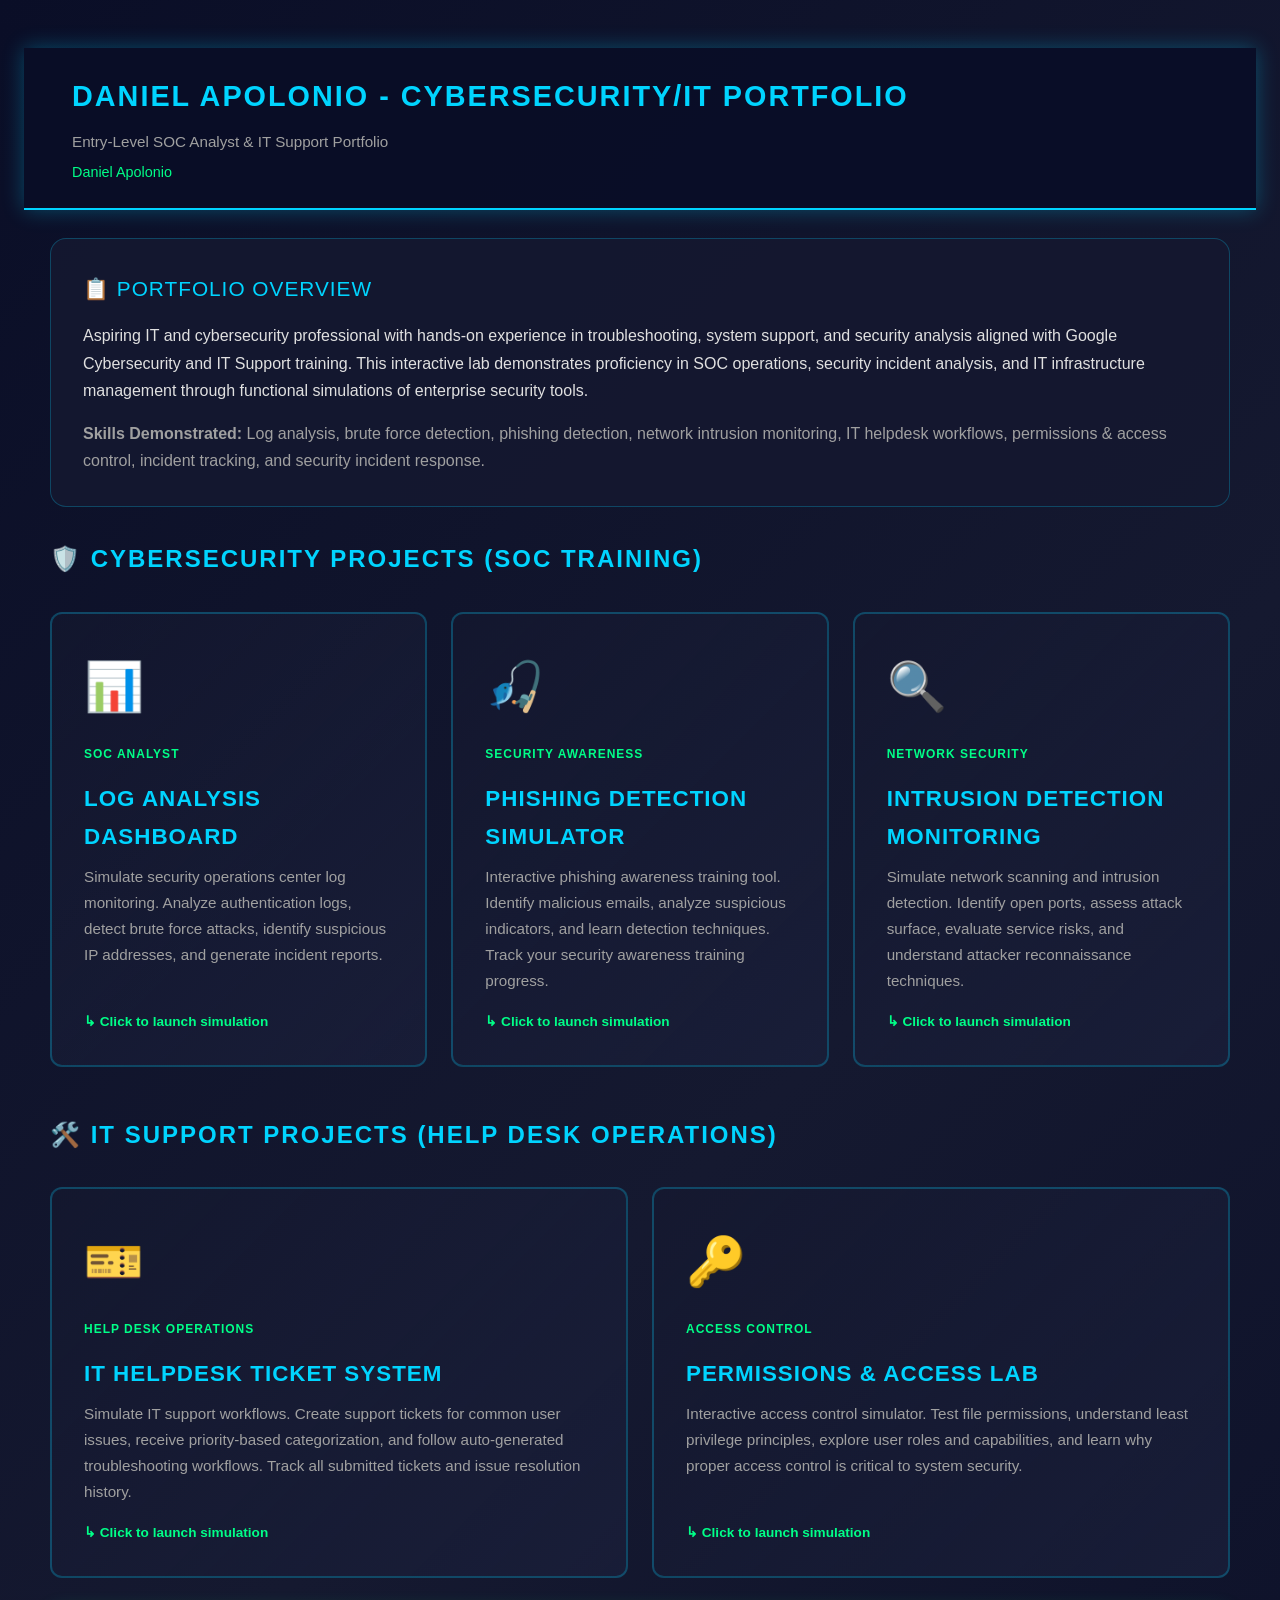
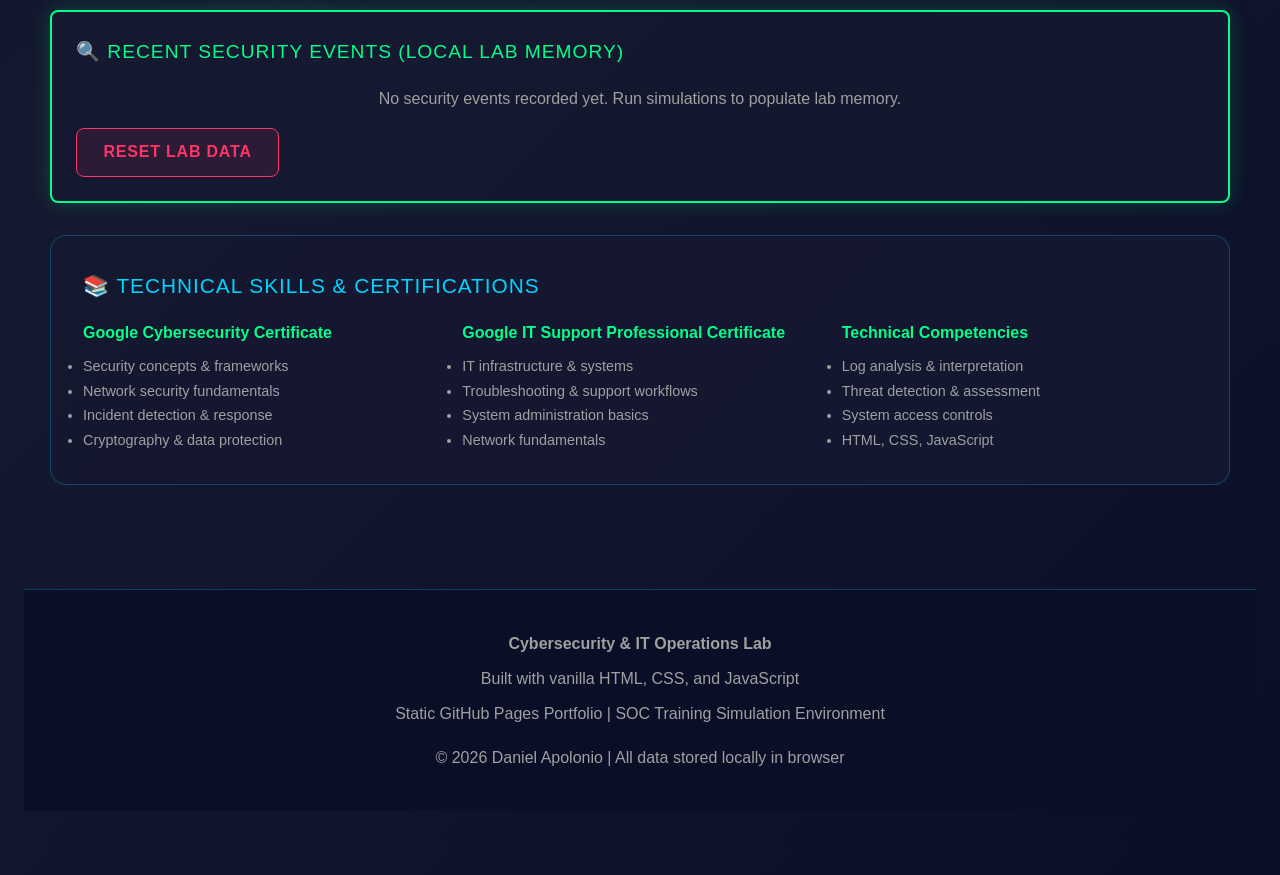
==== index.html @ f078d2e0 "Initial portfolio site build" ====
<!DOCTYPE html>
<html lang="en">
<head>
  <meta charset="UTF-8">
  <meta name="viewport" content="width=device-width, initial-scale=1.0">
  <title>Daniel Apolonio - Cybersecurity/IT Portfolio</title>
  <link rel="stylesheet" href="style.css">
</head>
<body>
  <!-- HEADER -->
  <header>
    <div class="header-container">
      <div class="header-title">Daniel Apolonio - Cybersecurity/IT Portfolio</div>
      <div class="header-subtitle">Entry-Level SOC Analyst & IT Support Portfolio</div>
      <div class="header-author">Daniel Apolonio</div>
    </div>
  </header>

  <!-- MAIN CONTENT -->
  <div class="container">
    <!-- SUMMARY SECTION -->
    <div class="card">
      <div class="card-title">📋 Portfolio Overview</div>
      <p>
        Aspiring IT and cybersecurity professional with hands-on experience in troubleshooting, system support, and security analysis aligned with Google Cybersecurity and IT Support training. This interactive lab demonstrates proficiency in SOC operations, security incident analysis, and IT infrastructure management through functional simulations of enterprise security tools.
      </p>
      <p style="margin-top: 1rem; color: var(--text-secondary);">
        <strong>Skills Demonstrated:</strong> Log analysis, brute force detection, phishing detection, network intrusion monitoring, IT helpdesk workflows, permissions & access control, incident tracking, and security incident response.
      </p>
    </div>

    <!-- CYBERSECURITY SECTION -->
    <div style="margin-top: 2rem;">
      <h2 style="font-size: 1.5rem; color: var(--accent-blue); margin-bottom: 1.5rem; text-transform: uppercase; letter-spacing: 2px;">
        🛡️ Cybersecurity Projects (SOC Training)
      </h2>

      <div class="grid grid-3">
        <!-- SOC Log Analysis -->
        <a href="projects/soc-log-analysis.html" class="project-card">
          <div>
            <div class="project-card-icon">📊</div>
            <div class="project-card-category">SOC Analyst</div>
            <div class="project-card-title">Log Analysis Dashboard</div>
            <div class="project-card-description">
              Simulate security operations center log monitoring. Analyze authentication logs, detect brute force attacks, identify suspicious IP addresses, and generate incident reports.
            </div>
          </div>
          <div style="color: var(--accent-green); font-size: 0.85rem; font-weight: 600;">
            ↳ Click to launch simulation
          </div>
        </a>

        <!-- Phishing Detection -->
        <a href="projects/phishing-detection.html" class="project-card">
          <div>
            <div class="project-card-icon">🎣</div>
            <div class="project-card-category">Security Awareness</div>
            <div class="project-card-title">Phishing Detection Simulator</div>
            <div class="project-card-description">
              Interactive phishing awareness training tool. Identify malicious emails, analyze suspicious indicators, and learn detection techniques. Track your security awareness training progress.
            </div>
          </div>
          <div style="color: var(--accent-green); font-size: 0.85rem; font-weight: 600;">
            ↳ Click to launch simulation
          </div>
        </a>

        <!-- Network Intrusion -->
        <a href="projects/network-intrusion.html" class="project-card">
          <div>
            <div class="project-card-icon">🔍</div>
            <div class="project-card-category">Network Security</div>
            <div class="project-card-title">Intrusion Detection Monitoring</div>
            <div class="project-card-description">
              Simulate network scanning and intrusion detection. Identify open ports, assess attack surface, evaluate service risks, and understand attacker reconnaissance techniques.
            </div>
          </div>
          <div style="color: var(--accent-green); font-size: 0.85rem; font-weight: 600;">
            ↳ Click to launch simulation
          </div>
        </a>
      </div>
    </div>

    <!-- IT SUPPORT SECTION -->
    <div style="margin-top: 3rem;">
      <h2 style="font-size: 1.5rem; color: var(--accent-blue); margin-bottom: 1.5rem; text-transform: uppercase; letter-spacing: 2px;">
        🛠️ IT Support Projects (Help Desk Operations)
      </h2>

      <div class="grid grid-2" style="grid-template-columns: repeat(auto-fit, minmax(380px, 1fr));">
        <!-- IT Helpdesk -->
        <a href="projects/it-helpdesk.html" class="project-card">
          <div>
            <div class="project-card-icon">🎫</div>
            <div class="project-card-category">Help Desk Operations</div>
            <div class="project-card-title">IT Helpdesk Ticket System</div>
            <div class="project-card-description">
              Simulate IT support workflows. Create support tickets for common user issues, receive priority-based categorization, and follow auto-generated troubleshooting workflows. Track all submitted tickets and issue resolution history.
            </div>
          </div>
          <div style="color: var(--accent-green); font-size: 0.85rem; font-weight: 600;">
            ↳ Click to launch simulation
          </div>
        </a>

        <!-- Permissions Lab -->
        <a href="projects/permissions-lab.html" class="project-card">
          <div>
            <div class="project-card-icon">🔑</div>
            <div class="project-card-category">Access Control</div>
            <div class="project-card-title">Permissions & Access Lab</div>
            <div class="project-card-description">
              Interactive access control simulator. Test file permissions, understand least privilege principles, explore user roles and capabilities, and learn why proper access control is critical to system security.
            </div>
          </div>
          <div style="color: var(--accent-green); font-size: 0.85rem; font-weight: 600;">
            ↳ Click to launch simulation
          </div>
        </a>
      </div>
    </div>

    <!-- MEMORY PANEL -->
    <div id="memory-panel"></div>

    <!-- SKILLS SUMMARY -->
    <div style="margin-top: 2rem;">
      <div class="card">
        <div class="card-title">📚 Technical Skills & Certifications</div>
        <div style="display: grid; grid-template-columns: repeat(auto-fit, minmax(250px, 1fr)); gap: 1.5rem; margin-top: 1rem;">
          <div>
            <div style="color: var(--accent-green); font-weight: 600; margin-bottom: 0.5rem;">Google Cybersecurity Certificate</div>
            <ul style="color: var(--text-secondary); font-size: 0.9rem; list-position: inside;">
              <li>Security concepts & frameworks</li>
              <li>Network security fundamentals</li>
              <li>Incident detection & response</li>
              <li>Cryptography & data protection</li>
            </ul>
          </div>
          <div>
            <div style="color: var(--accent-green); font-weight: 600; margin-bottom: 0.5rem;">Google IT Support Professional Certificate</div>
            <ul style="color: var(--text-secondary); font-size: 0.9rem; list-position: inside;">
              <li>IT infrastructure & systems</li>
              <li>Troubleshooting & support workflows</li>
              <li>System administration basics</li>
              <li>Network fundamentals</li>
            </ul>
          </div>
          <div>
            <div style="color: var(--accent-green); font-weight: 600; margin-bottom: 0.5rem;">Technical Competencies</div>
            <ul style="color: var(--text-secondary); font-size: 0.9rem; list-position: inside;">
              <li>Log analysis & interpretation</li>
              <li>Threat detection & assessment</li>
              <li>System access controls</li>
              <li>HTML, CSS, JavaScript</li>
            </ul>
          </div>
        </div>
      </div>
    </div>

  </div>

  <!-- FOOTER -->
  <footer>
    <p><strong>Cybersecurity & IT Operations Lab</strong></p>
    <p>Built with vanilla HTML, CSS, and JavaScript</p>
    <p>Static GitHub Pages Portfolio | SOC Training Simulation Environment</p>
    <p style="margin-top: 1rem; color: var(--text-secondary);">© 2026 Daniel Apolonio | All data stored locally in browser</p>
  </footer>

  <script src="script.js"></script>
</body>
</html>
---- style.css ----
/* ===================================
   SOC DASHBOARD PROFESSIONAL THEME
   =================================== */

:root {
  --bg-primary: #0a0e27;
  --bg-secondary: #151930;
  --bg-tertiary: #1a1f3a;
  --accent-blue: #00d4ff;
  --accent-green: #00ff88;
  --accent-red: #ff3366;
  --accent-yellow: #ffd700;
  --text-primary: #e0e0e0;
  --text-secondary: #a0a0a0;
  --border-color: #00d4ff40;
  --shadow-glow: 0 0 20px rgba(0, 212, 255, 0.3);
}

* {
  margin: 0;
  padding: 0;
  box-sizing: border-box;
}

html {
  font-size: 16px;
}

html, body {
  width: 100%;
  min-height: 100%;
  background: linear-gradient(135deg, #0a0e27 0%, #151930 50%, #0a0e27 100%);
  color: var(--text-primary);
  font-family: -apple-system, BlinkMacSystemFont, 'Segoe UI', Roboto, 'Helvetica Neue', Arial, sans-serif;
  line-height: 1.7;
  padding: 1.5rem 0 2rem;
}

/* ===== HEADER ===== */
header {
  background: rgba(10, 14, 39, 0.98);
  border-bottom: 2px solid var(--accent-blue);
  padding: 1.5rem 1.5rem;
  box-shadow: var(--shadow-glow);
  position: sticky;
  top: 0;
  z-index: 100;
}

.header-container {
  max-width: 1180px;
  width: min(1180px, calc(100% - 3rem));
  margin: 0 auto;
}

.header-title {
  font-size: 1.8rem;
  font-weight: 700;
  color: var(--accent-blue);
  margin-bottom: 0.5rem;
  text-transform: uppercase;
  letter-spacing: 2px;
}

.header-subtitle {
  font-size: 0.95rem;
  color: var(--text-secondary);
  margin-bottom: 0.3rem;
}

.header-author {
  font-size: 0.9rem;
  color: var(--accent-green);
  font-weight: 500;
}

/* ===== MAIN CONTAINER ===== */
.container {
  max-width: 1180px;
  width: min(1180px, calc(100% - 3rem));
  margin: 0 auto;
  padding: 1.75rem 0;
}

/* Add page margin padding around the content so it feels less zoomed in */
body {
  padding-left: 1.5rem;
  padding-right: 1.5rem;
}

/* ===== CARDS ===== */
.card {
  background: rgba(21, 25, 48, 0.88);
  border: 1px solid var(--border-color);
  border-radius: 16px;
  padding: 2rem;
  margin-bottom: 1.75rem;
  transition: all 0.3s ease;
}

.card:hover {
  background: rgba(21, 25, 48, 1);
  border-color: var(--accent-blue);
  box-shadow: var(--shadow-glow);
  transform: translateY(-2px);
}

.card-title {
  font-size: 1.3rem;
  color: var(--accent-blue);
  margin-bottom: 1rem;
  text-transform: uppercase;
  letter-spacing: 1px;
  display: flex;
  align-items: center;
  gap: 0.5rem;
}

.card-icon {
  font-size: 1.5rem;
}

/* ===== GRID LAYOUT ===== */
.grid {
  display: grid;
  gap: 1.5rem;
  margin: 2rem 0;
}

.grid-2 {
  grid-template-columns: repeat(auto-fit, minmax(300px, 1fr));
}

.grid-3 {
  grid-template-columns: repeat(auto-fit, minmax(350px, 1fr));
}

@media (max-width: 1024px) {
  .grid-3 {
    grid-template-columns: repeat(auto-fit, minmax(280px, 1fr));
  }
}

@media (max-width: 768px) {
  .grid-2, .grid-3 {
    grid-template-columns: 1fr;
  }
}

/* ===== PROJECT CARDS ===== */
.project-card {
  background: linear-gradient(135deg, rgba(21, 25, 48, 0.6) 0%, rgba(26, 31, 58, 0.8) 100%);
  border: 2px solid var(--border-color);
  border-radius: 12px;
  padding: 2rem;
  cursor: pointer;
  transition: all 0.3s ease;
  text-decoration: none;
  color: inherit;
  display: flex;
  flex-direction: column;
  justify-content: space-between;
  min-height: 250px;
}

.project-card:hover {
  background: linear-gradient(135deg, rgba(21, 25, 48, 1) 0%, rgba(0, 212, 255, 0.1) 100%);
  border-color: var(--accent-blue);
  box-shadow: 
    0 0 30px rgba(0, 212, 255, 0.4),
    inset 0 0 20px rgba(0, 212, 255, 0.05);
  transform: translateY(-5px);
}

.project-card-icon {
  font-size: 3rem;
  margin-bottom: 1rem;
}

.project-card-title {
  font-size: 1.4rem;
  font-weight: 700;
  color: var(--accent-blue);
  margin-bottom: 0.5rem;
  text-transform: uppercase;
  letter-spacing: 1px;
}

.project-card-category {
  font-size: 0.75rem;
  color: var(--accent-green);
  text-transform: uppercase;
  letter-spacing: 1px;
  margin-bottom: 1rem;
  font-weight: 600;
}

.project-card-description {
  font-size: 0.95rem;
  color: var(--text-secondary);
  flex-grow: 1;
  margin-bottom: 1rem;
}

/* ===== BUTTONS ===== */
button, .btn, a.btn {
  background: rgba(0, 212, 255, 0.12);
  border: 1px solid var(--accent-blue);
  color: var(--accent-blue);
  padding: 0.9rem 1.65rem;
  border-radius: 8px;
  cursor: pointer;
  font-size: 1rem;
  font-weight: 700;
  text-transform: uppercase;
  letter-spacing: 0.8px;
  transition: all 0.25s ease;
  text-decoration: none;
  display: inline-block;
}

button:hover, .btn:hover, a.btn:hover {
  background: rgba(0, 212, 255, 0.2);
  box-shadow: 0 0 15px rgba(0, 212, 255, 0.5);
  transform: translateY(-2px);
}

button:active, .btn:active, a.btn:active {
  transform: translateY(0);
}

button.btn-secondary {
  border-color: var(--accent-green);
  color: var(--accent-green);
  background: rgba(0, 255, 136, 0.1);
}

button.btn-secondary:hover {
  background: rgba(0, 255, 136, 0.2);
  box-shadow: 0 0 15px rgba(0, 255, 136, 0.5);
}

button.btn-danger {
  border-color: var(--accent-red);
  color: var(--accent-red);
  background: rgba(255, 51, 102, 0.1);
}

button.btn-danger:hover {
  background: rgba(255, 51, 102, 0.2);
  box-shadow: 0 0 15px rgba(255, 51, 102, 0.5);
}

/* ===== INPUTS ===== */
input, textarea, select {
  background: rgba(10, 14, 39, 0.8);
  border: 1px solid var(--border-color);
  color: var(--text-primary);
  padding: 0.75rem;
  border-radius: 6px;
  font-family: inherit;
  font-size: 0.95rem;
  transition: all 0.3s ease;
  width: 100%;
  margin-bottom: 1rem;
}

input:focus, textarea:focus, select:focus {
  outline: none;
  border-color: var(--accent-blue);
  box-shadow: 0 0 10px rgba(0, 212, 255, 0.3);
  background: rgba(10, 14, 39, 1);
}

/* ===== ALERTS ===== */
.alert {
  padding: 1rem;
  border-radius: 6px;
  margin-bottom: 1rem;
  border-left: 4px solid;
}

.alert-info {
  background: rgba(0, 212, 255, 0.1);
  border-color: var(--accent-blue);
  color: var(--accent-blue);
}

.alert-success {
  background: rgba(0, 255, 136, 0.1);
  border-color: var(--accent-green);
  color: var(--accent-green);
}

.alert-warning {
  background: rgba(255, 215, 0, 0.1);
  border-color: var(--accent-yellow);
  color: var(--accent-yellow);
}

.alert-danger {
  background: rgba(255, 51, 102, 0.1);
  border-color: var(--accent-red);
  color: var(--accent-red);
}

/* ===== TABLES ===== */
table {
  width: 100%;
  border-collapse: collapse;
  margin: 1rem 0;
}

thead {
  background: rgba(0, 212, 255, 0.1);
  border-bottom: 2px solid var(--accent-blue);
}

th {
  padding: 1rem;
  text-align: left;
  color: var(--accent-blue);
  font-weight: 600;
  text-transform: uppercase;
  font-size: 0.85rem;
  letter-spacing: 1px;
}

td {
  padding: 0.75rem 1rem;
  border-bottom: 1px solid var(--border-color);
}

tbody tr {
  transition: all 0.2s ease;
}

tbody tr:hover {
  background: rgba(0, 212, 255, 0.05);
}

/* ===== STATUS INDICATORS ===== */
.status-badge {
  display: inline-block;
  padding: 0.4rem 0.8rem;
  border-radius: 4px;
  font-size: 0.8rem;
  font-weight: 600;
  text-transform: uppercase;
  letter-spacing: 0.5px;
}

.status-success {
  background: rgba(0, 255, 136, 0.2);
  color: var(--accent-green);
  border: 1px solid var(--accent-green);
}

.status-danger {
  background: rgba(255, 51, 102, 0.2);
  color: var(--accent-red);
  border: 1px solid var(--accent-red);
}

.status-warning {
  background: rgba(255, 215, 0, 0.2);
  color: var(--accent-yellow);
  border: 1px solid var(--accent-yellow);
}

.status-info {
  background: rgba(0, 212, 255, 0.2);
  color: var(--accent-blue);
  border: 1px solid var(--accent-blue);
}

/* ===== BACK BUTTON ===== */
.back-link {
  display: inline-flex;
  align-items: center;
  gap: 0.5rem;
  color: var(--accent-blue);
  text-decoration: none;
  margin-bottom: 2rem;
  font-weight: 600;
  transition: all 0.3s ease;
}

.back-link:hover {
  gap: 1rem;
  color: var(--accent-green);
}

/* ===== MEMORY PANEL ===== */
.memory-panel {
  background: rgba(21, 25, 48, 0.9);
  border: 2px solid var(--accent-green);
  border-radius: 8px;
  padding: 1.5rem;
  margin: 2rem 0;
  box-shadow: 0 0 20px rgba(0, 255, 136, 0.2);
}

.memory-title {
  font-size: 1.2rem;
  color: var(--accent-green);
  margin-bottom: 1rem;
  text-transform: uppercase;
  letter-spacing: 1px;
  display: flex;
  align-items: center;
  gap: 0.5rem;
}

.memory-content {
  max-height: 300px;
  overflow-y: auto;
  margin-bottom: 1rem;
}

.memory-entry {
  background: rgba(10, 14, 39, 0.5);
  border-left: 3px solid var(--accent-green);
  padding: 0.75rem;
  margin-bottom: 0.75rem;
  border-radius: 4px;
  font-size: 0.9rem;
}

.memory-entry-time {
  color: var(--text-secondary);
  font-size: 0.8rem;
}

/* ===== FOOTER ===== */
footer {
  background: rgba(10, 14, 39, 0.95);
  border-top: 1px solid var(--border-color);
  padding: 2rem;
  text-align: center;
  color: var(--text-secondary);
  margin-top: 3rem;
}

footer p {
  margin: 0.5rem 0;
}

footer a {
  color: var(--accent-blue);
  text-decoration: none;
  transition: color 0.3s ease;
}

footer a:hover {
  color: var(--accent-green);
}

/* ===== RESPONSIVE ===== */
@media (max-width: 1024px) {
  .container {
    width: min(100%, calc(100% - 2.5rem));
  }
}

@media (max-width: 768px) {
  .container {
    padding: 1rem 0;
  }

  header {
    padding: 1rem 1rem;
  }

  .header-title {
    font-size: 1.45rem;
  }

  .header-subtitle {
    font-size: 0.95rem;
  }

  .card {
    padding: 1.35rem;
  }

  .project-card {
    padding: 1.5rem;
    min-height: 220px;
  }

  .project-card-title {
    font-size: 1.2rem;
  }

  button, .btn, a.btn {
    padding: 0.8rem 1.2rem;
    font-size: 0.95rem;
  }
}

@media (max-width: 600px) {
  .header-title {
    font-size: 1.3rem;
  }

  .header-subtitle, .header-author {
    font-size: 0.88rem;
  }

  .card {
    padding: 1.15rem;
  }

  .project-card {
    padding: 1.2rem;
    min-height: auto;
  }

  .project-card-title {
    font-size: 1.12rem;
  }

  button, .btn, a.btn {
    padding: 0.75rem 1rem;
    font-size: 0.95rem;
  }

  .card-title {
    font-size: 1.2rem;
  }

  .project-card-description,
  .card p,
  .card li,
  .card td,
  .card th {
    font-size: 0.97rem;
  }
}

@media (max-width: 480px) {
  html {
    font-size: 15px;
  }

  .container {
    width: min(100%, calc(100% - 1.5rem));
  }

  header {
    padding: 0.95rem 0.95rem;
  }

  .header-title {
    font-size: 1.2rem;
  }

  .header-subtitle, .header-author {
    font-size: 0.82rem;
  }

  .card {
    padding: 1rem;
    margin-bottom: 1.25rem;
    border-radius: 12px;
  }

  .project-card {
    padding: 1rem;
  }

  .project-card-title {
    font-size: 1.05rem;
  }

  button, .btn, a.btn {
    width: 100%;
    text-align: center;
    padding: 0.75rem 1rem;
    font-size: 0.95rem;
  }

  table {
    font-size: 0.9rem;
  }

  th, td {
    padding: 0.6rem 0.75rem;
  }

  .back-link {
    font-size: 0.95rem;
    gap: 0.4rem;
  }
}

/* ===== SCROLLBAR STYLING ===== */
::-webkit-scrollbar {
  width: 8px;
}

::-webkit-scrollbar-track {
  background: rgba(10, 14, 39, 0.5);
}

::-webkit-scrollbar-thumb {
  background: var(--accent-blue);
  border-radius: 4px;
}

::-webkit-scrollbar-thumb:hover {
  background: var(--accent-green);
}

/* ===== ANIMATIONS ===== */
@keyframes glow-pulse {
  0%, 100% {
    box-shadow: 0 0 20px rgba(0, 212, 255, 0.3);
  }
  50% {
    box-shadow: 0 0 30px rgba(0, 212, 255, 0.6);
  }
}

.glow-pulse {
  animation: glow-pulse 2s ease-in-out infinite;
}

@keyframes slide-in {
  from {
    opacity: 0;
    transform: translateX(-20px);
  }
  to {
    opacity: 1;
    transform: translateX(0);
  }
}

.slide-in {
  animation: slide-in 0.5s ease-out;
}

/* ===== LOADING STATE ===== */
.loading {
  opacity: 0.6;
  pointer-events: none;
}

.spinner {
  border: 2px solid var(--border-color);
  border-top: 2px solid var(--accent-blue);
  border-radius: 50%;
  width: 20px;
  height: 20px;
  animation: spin 0.8s linear infinite;
  display: inline-block;
}

@keyframes spin {
  to { transform: rotate(360deg); }
}
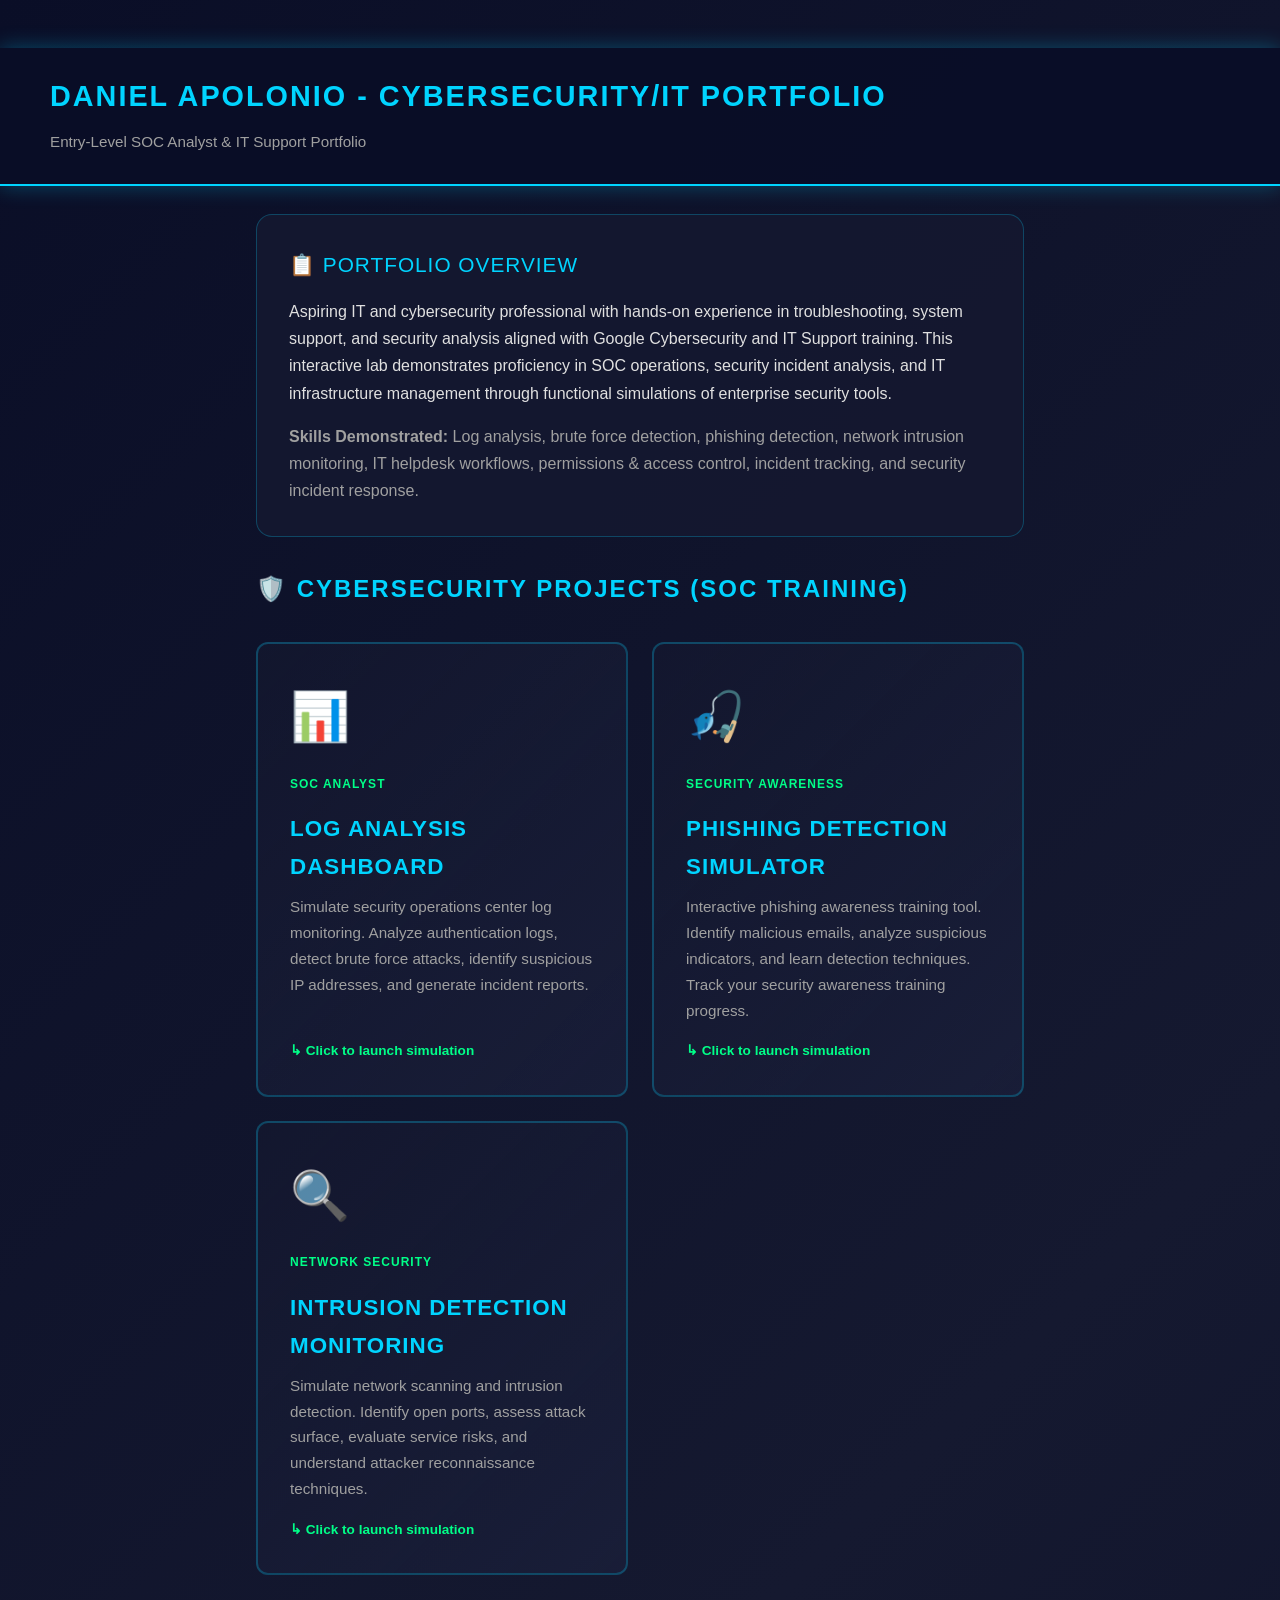
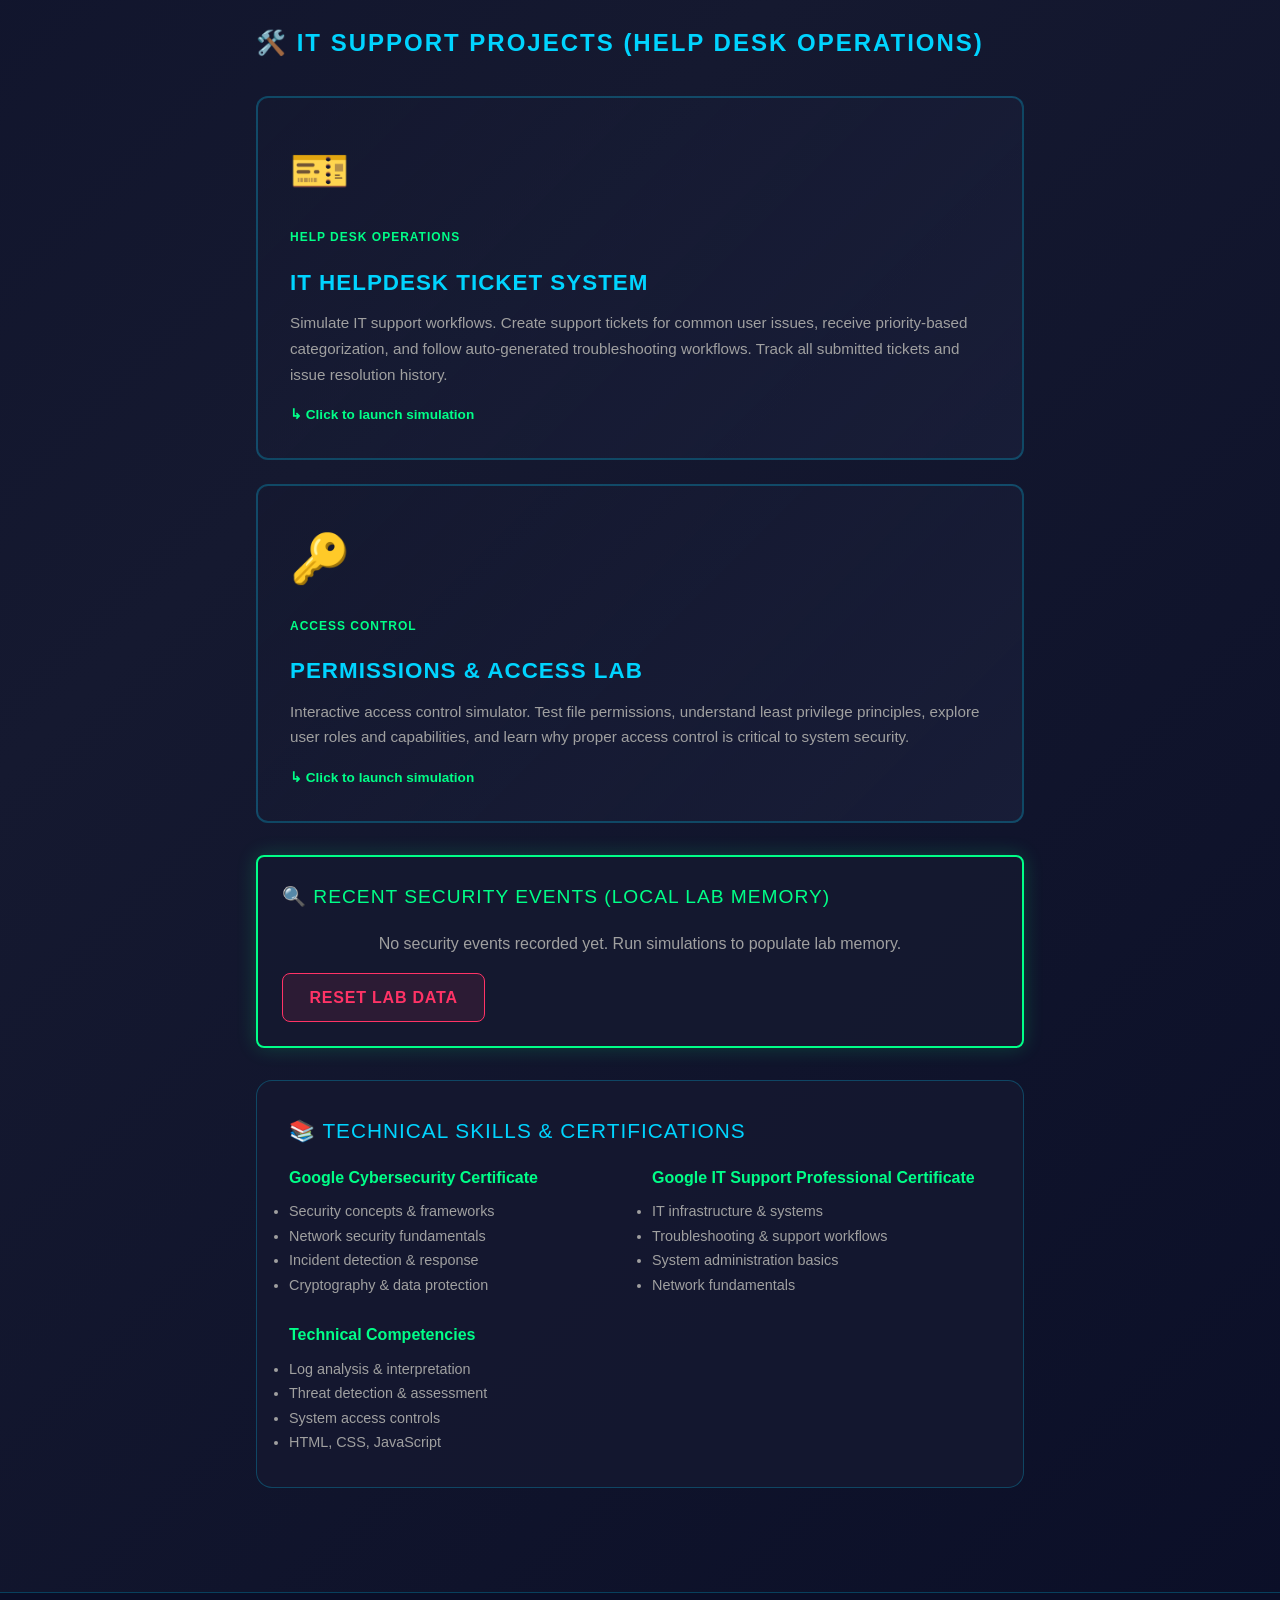
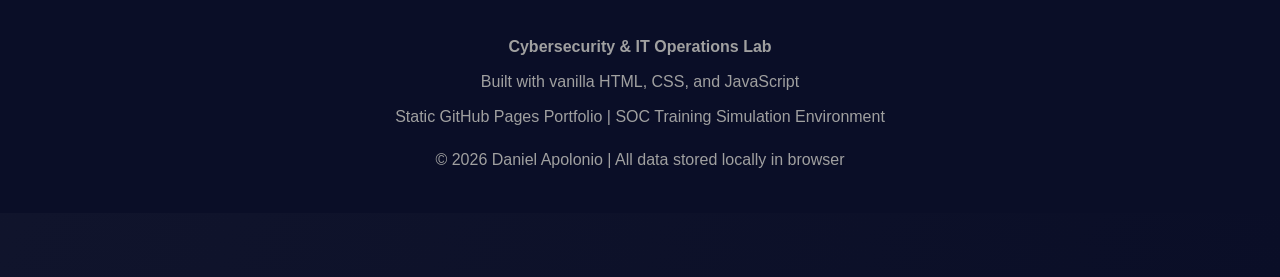
==== commit 87d52853: "Layout: increase side gutters (zoomed-out feel) and remove duplicate header name" ====
--- a/index.html
+++ b/index.html
@@ -12,7 +12,6 @@
     <div class="header-container">
       <div class="header-title">Daniel Apolonio - Cybersecurity/IT Portfolio</div>
       <div class="header-subtitle">Entry-Level SOC Analyst & IT Support Portfolio</div>
-      <div class="header-author">Daniel Apolonio</div>
     </div>
   </header>
 
--- a/style.css
+++ b/style.css
@@ -76,16 +76,11 @@
 
 /* ===== MAIN CONTAINER ===== */
 .container {
+  /* narrow the content column and leave large visible side gutters to simulate a "zoomed-out" view */
   max-width: 1180px;
-  width: min(1180px, calc(100% - 3rem));
+  width: min(980px, calc(100% - 40vw));
   margin: 0 auto;
   padding: 1.75rem 0;
-}
-
-/* Add page margin padding around the content so it feels less zoomed in */
-body {
-  padding-left: 1.5rem;
-  padding-right: 1.5rem;
 }
 
 /* ===== CARDS ===== */
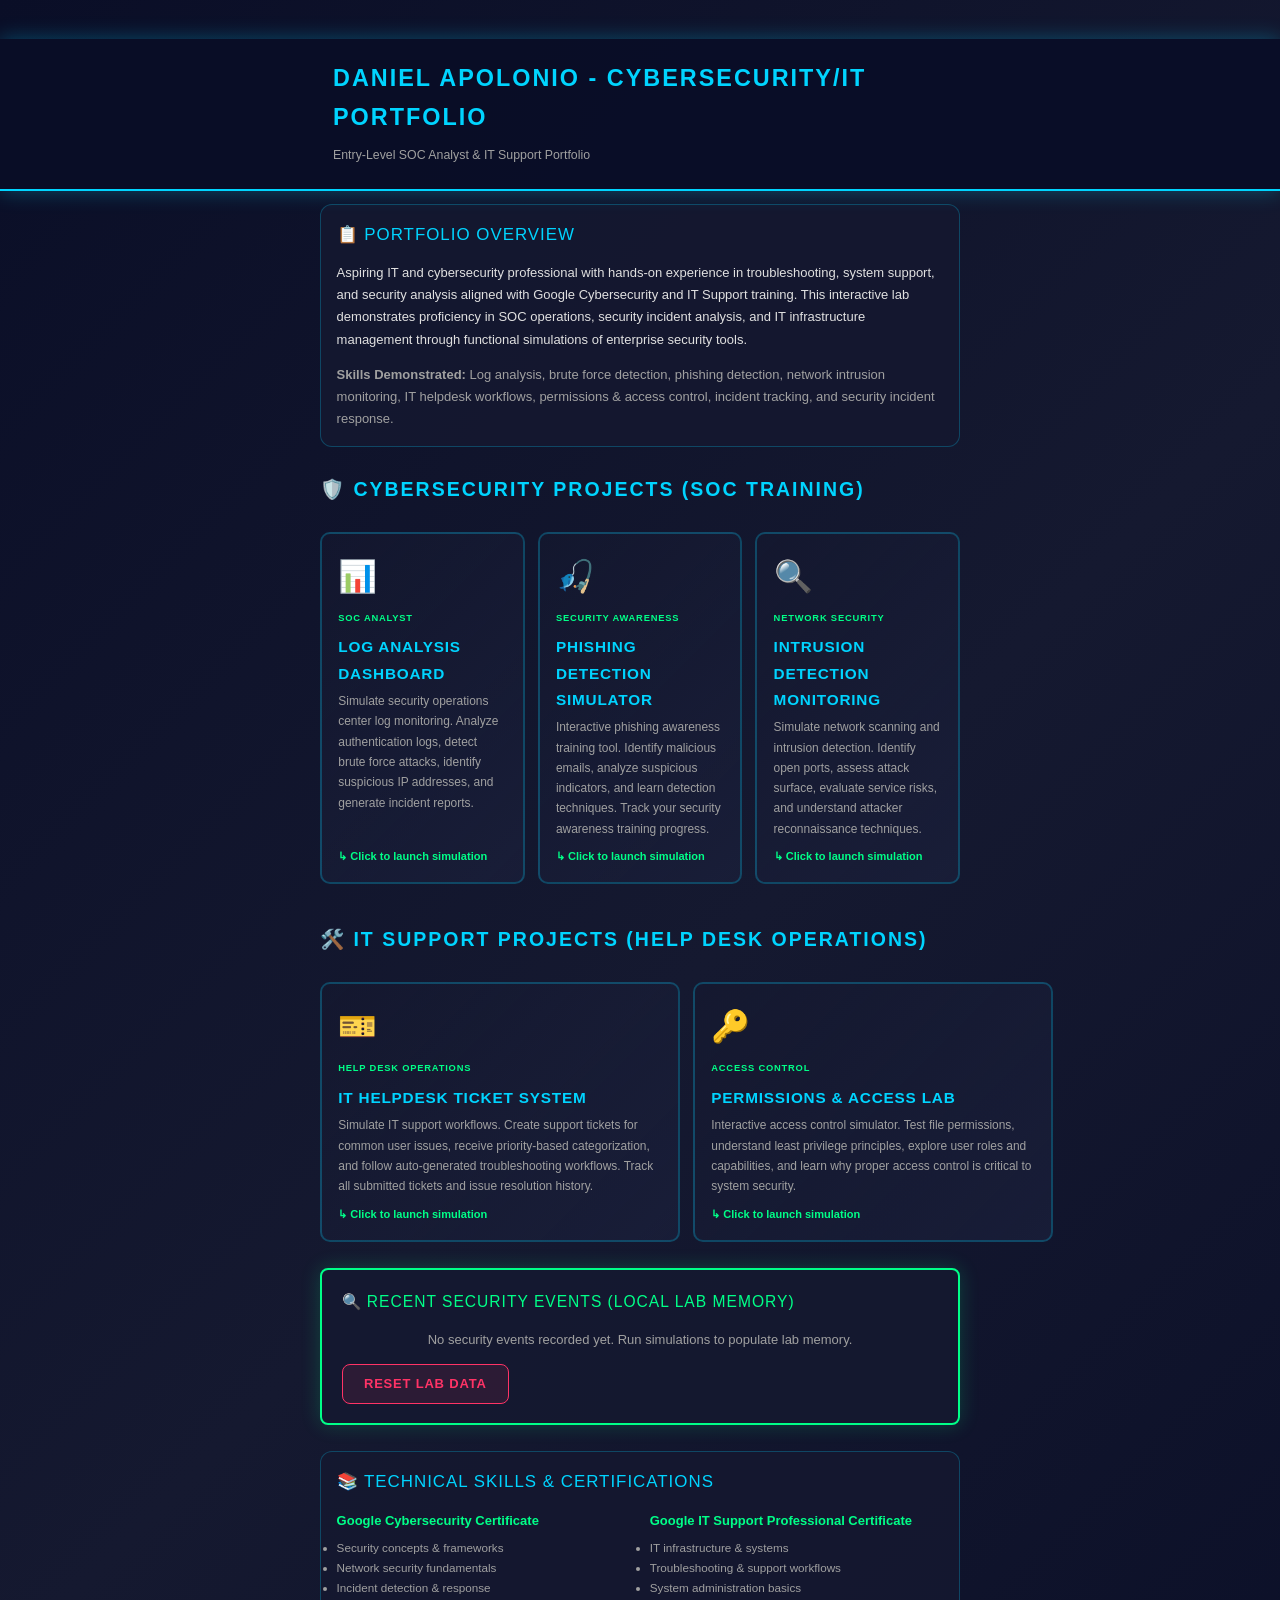
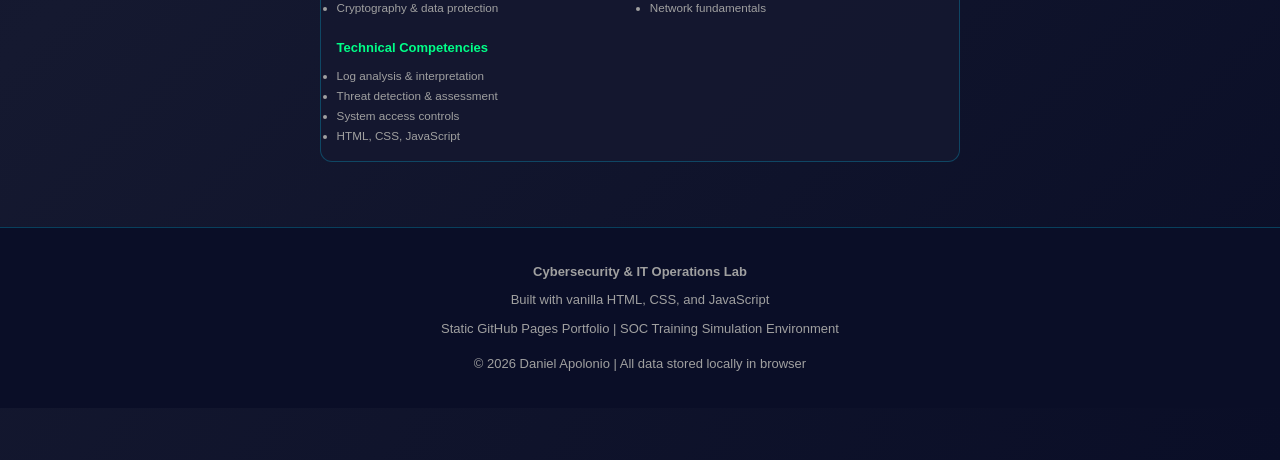
==== commit bc48df43: "Integrations panel: add UI and auto-update when Splunk/CrowdStrike/ServiceNow actions occur; arrange" ====
--- a/index.html
+++ b/index.html
@@ -34,7 +34,7 @@
         🛡️ Cybersecurity Projects (SOC Training)
       </h2>
 
-      <div class="grid grid-3">
+      <div class="grid grid-cyber">
         <!-- SOC Log Analysis -->
         <a href="projects/soc-log-analysis.html" class="project-card">
           <div>
@@ -88,7 +88,7 @@
         🛠️ IT Support Projects (Help Desk Operations)
       </h2>
 
-      <div class="grid grid-2" style="grid-template-columns: repeat(auto-fit, minmax(380px, 1fr));">
+      <div class="grid grid-it">
         <!-- IT Helpdesk -->
         <a href="projects/it-helpdesk.html" class="project-card">
           <div>
@@ -123,6 +123,12 @@
 
     <!-- MEMORY PANEL -->
     <div id="memory-panel"></div>
+
+    <!-- INTEGRATIONS PANEL -->
+    <div id="integrations-panel" class="card" style="margin-top: 1.5rem; display: none;">
+      <div class="card-title">🔗 Integrations Activity</div>
+      <div id="integrations-content" style="color: var(--text-secondary);"></div>
+    </div>
 
     <!-- SKILLS SUMMARY -->
     <div style="margin-top: 2rem;">
--- a/style.css
+++ b/style.css
@@ -23,7 +23,8 @@
 }
 
 html {
-  font-size: 16px;
+  /* smaller base font to simulate a more zoomed-out view */
+  font-size: 13px;
 }
 
 html, body {
@@ -48,9 +49,10 @@
 }
 
 .header-container {
-  max-width: 1180px;
-  width: min(1180px, calc(100% - 3rem));
+  max-width: 1200px;
+  width: min(1200px, 50vw);
   margin: 0 auto;
+  padding: 0 1rem;
 }
 
 .header-title {
@@ -76,21 +78,22 @@
 
 /* ===== MAIN CONTAINER ===== */
 .container {
-  /* narrow the content column and leave large visible side gutters to simulate a "zoomed-out" view */
-  max-width: 1180px;
-  width: min(980px, calc(100% - 40vw));
+  /* Centered content occupying ~60% of viewport width to create large side margins */
+  max-width: 1200px;
+  width: min(1200px, 50vw);
   margin: 0 auto;
-  padding: 1.75rem 0;
+  padding: 1rem 0;
+  box-shadow: none;
 }
 
 /* ===== CARDS ===== */
 .card {
   background: rgba(21, 25, 48, 0.88);
   border: 1px solid var(--border-color);
-  border-radius: 16px;
-  padding: 2rem;
-  margin-bottom: 1.75rem;
-  transition: all 0.3s ease;
+  border-radius: 12px;
+  padding: 1.2rem;
+  margin-bottom: 1rem;
+  transition: all 0.18s ease;
 }
 
 .card:hover {
@@ -142,20 +145,31 @@
   }
 }
 
+/* Cyber/IT specific grids */
+.grid-cyber {
+  grid-template-columns: repeat(3, minmax(200px, 1fr));
+  gap: 1rem;
+}
+
+.grid-it {
+  grid-template-columns: repeat(2, minmax(360px, 1fr));
+  gap: 1rem;
+}
+
 /* ===== PROJECT CARDS ===== */
 .project-card {
   background: linear-gradient(135deg, rgba(21, 25, 48, 0.6) 0%, rgba(26, 31, 58, 0.8) 100%);
   border: 2px solid var(--border-color);
-  border-radius: 12px;
-  padding: 2rem;
+  border-radius: 10px;
+  padding: 1.25rem;
   cursor: pointer;
-  transition: all 0.3s ease;
+  transition: all 0.22s ease;
   text-decoration: none;
   color: inherit;
   display: flex;
   flex-direction: column;
   justify-content: space-between;
-  min-height: 250px;
+  min-height: 180px;
 }
 
 .project-card:hover {
@@ -168,33 +182,33 @@
 }
 
 .project-card-icon {
-  font-size: 3rem;
-  margin-bottom: 1rem;
+  font-size: 2.4rem;
+  margin-bottom: 0.6rem;
 }
 
 .project-card-title {
-  font-size: 1.4rem;
+  font-size: 1.18rem;
   font-weight: 700;
   color: var(--accent-blue);
-  margin-bottom: 0.5rem;
+  margin-bottom: 0.35rem;
   text-transform: uppercase;
-  letter-spacing: 1px;
+  letter-spacing: 0.8px;
 }
 
 .project-card-category {
-  font-size: 0.75rem;
+  font-size: 0.72rem;
   color: var(--accent-green);
   text-transform: uppercase;
-  letter-spacing: 1px;
-  margin-bottom: 1rem;
+  letter-spacing: 0.8px;
+  margin-bottom: 0.6rem;
   font-weight: 600;
 }
 
 .project-card-description {
-  font-size: 0.95rem;
+  font-size: 0.92rem;
   color: var(--text-secondary);
   flex-grow: 1;
-  margin-bottom: 1rem;
+  margin-bottom: 0.6rem;
 }
 
 /* ===== BUTTONS ===== */
@@ -656,3 +670,60 @@
 @keyframes spin {
   to { transform: rotate(360deg); }
 }
+
+/* ===== INTEGRATION MODAL ===== */
+.integration-modal {
+  position: fixed;
+  inset: 0;
+  display: flex;
+  align-items: center;
+  justify-content: center;
+  background: rgba(0,0,0,0.6);
+  z-index: 2200;
+}
+
+.integration-modal .modal-box {
+  background: linear-gradient(180deg, rgba(10,14,39,0.95), rgba(21,25,48,0.98));
+  border: 1px solid var(--border-color);
+  padding: 1rem 1.25rem;
+  border-radius: 10px;
+  width: min(800px, 92%);
+  max-height: 80vh;
+  overflow: auto;
+  color: var(--text-primary);
+  box-shadow: 0 10px 40px rgba(0,0,0,0.6);
+}
+
+.integration-modal .modal-header {
+  display:flex;
+  align-items:center;
+  justify-content:space-between;
+  gap: 1rem;
+  margin-bottom: 0.5rem;
+}
+
+.integration-modal .modal-title {
+  color: var(--accent-blue);
+  font-weight: 700;
+  font-size: 1.05rem;
+}
+
+.integration-modal .modal-close {
+  background: transparent;
+  border: none;
+  color: var(--accent-green);
+  font-weight: 700;
+  cursor: pointer;
+}
+
+.integration-modal .modal-body {
+  color: var(--text-secondary);
+  font-size: 0.95rem;
+  line-height: 1.6;
+}
+
+@media (max-width: 768px) {
+  .grid-cyber, .grid-it {
+    grid-template-columns: 1fr;
+  }
+}
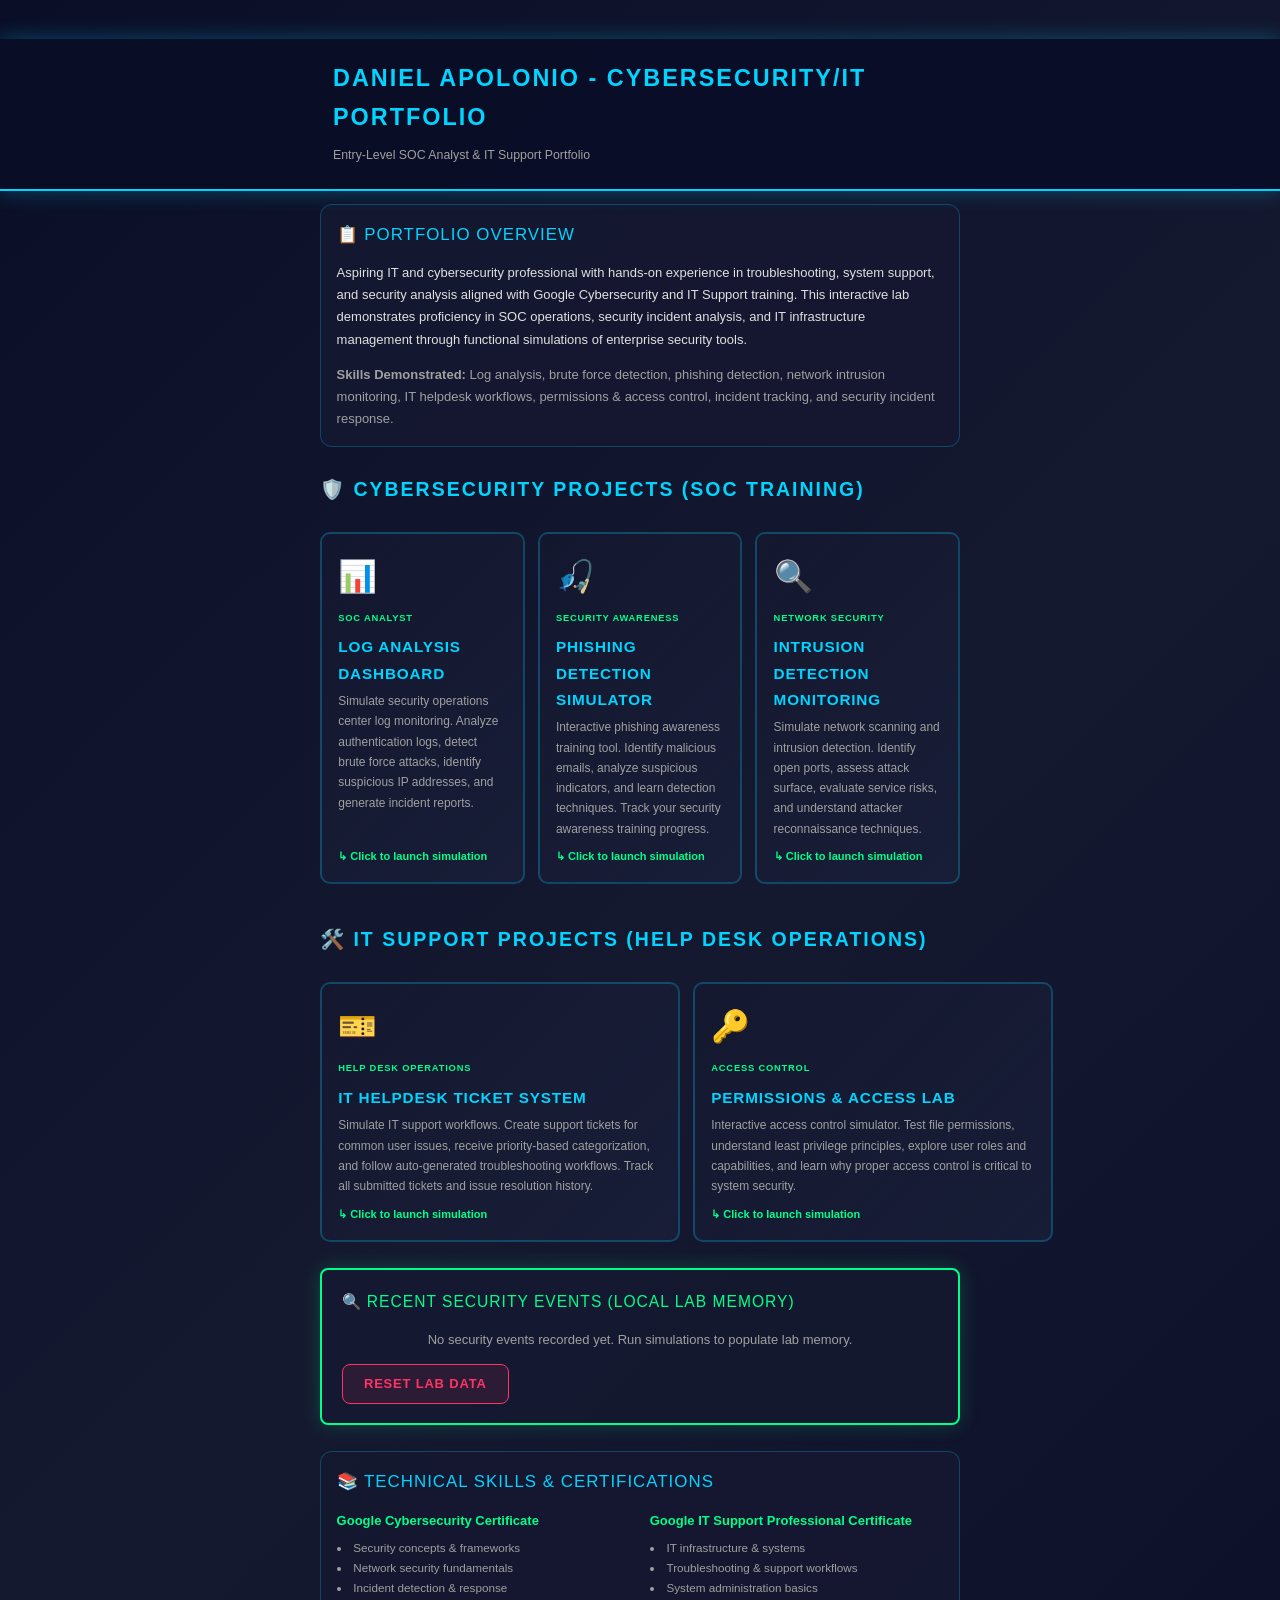
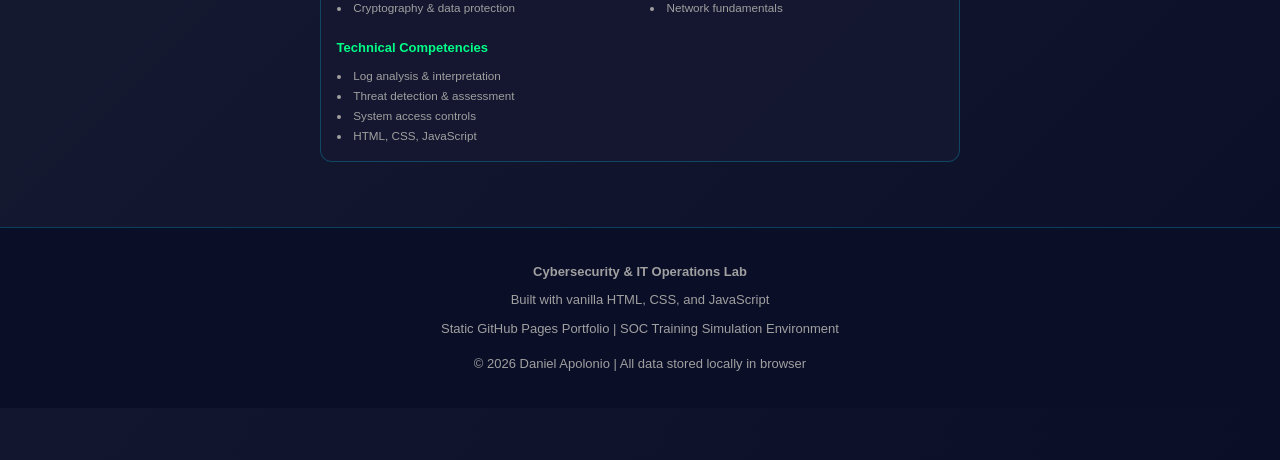
==== commit d15d2ceb: "UX improvements: history ticket resolution notes on-demand, SOC analysis scroll-to-view, header cloc" ====
--- a/index.html
+++ b/index.html
@@ -10,8 +10,11 @@
   <!-- HEADER -->
   <header>
     <div class="header-container">
-      <div class="header-title">Daniel Apolonio - Cybersecurity/IT Portfolio</div>
-      <div class="header-subtitle">Entry-Level SOC Analyst & IT Support Portfolio</div>
+      <div>
+        <div class="header-title">Daniel Apolonio - Cybersecurity/IT Portfolio</div>
+        <div class="header-subtitle">Entry-Level SOC Analyst & IT Support Portfolio</div>
+      </div>
+      <div class="header-clock" id="page-clock"></div>
     </div>
   </header>
 
@@ -137,7 +140,7 @@
         <div style="display: grid; grid-template-columns: repeat(auto-fit, minmax(250px, 1fr)); gap: 1.5rem; margin-top: 1rem;">
           <div>
             <div style="color: var(--accent-green); font-weight: 600; margin-bottom: 0.5rem;">Google Cybersecurity Certificate</div>
-            <ul style="color: var(--text-secondary); font-size: 0.9rem; list-position: inside;">
+            <ul style="color: var(--text-secondary); font-size: 0.9rem; list-style-position: inside;">
               <li>Security concepts & frameworks</li>
               <li>Network security fundamentals</li>
               <li>Incident detection & response</li>
@@ -146,7 +149,7 @@
           </div>
           <div>
             <div style="color: var(--accent-green); font-weight: 600; margin-bottom: 0.5rem;">Google IT Support Professional Certificate</div>
-            <ul style="color: var(--text-secondary); font-size: 0.9rem; list-position: inside;">
+            <ul style="color: var(--text-secondary); font-size: 0.9rem; list-style-position: inside;">
               <li>IT infrastructure & systems</li>
               <li>Troubleshooting & support workflows</li>
               <li>System administration basics</li>
@@ -155,7 +158,7 @@
           </div>
           <div>
             <div style="color: var(--accent-green); font-weight: 600; margin-bottom: 0.5rem;">Technical Competencies</div>
-            <ul style="color: var(--text-secondary); font-size: 0.9rem; list-position: inside;">
+            <ul style="color: var(--text-secondary); font-size: 0.9rem; list-style-position: inside;">
               <li>Log analysis & interpretation</li>
               <li>Threat detection & assessment</li>
               <li>System access controls</li>
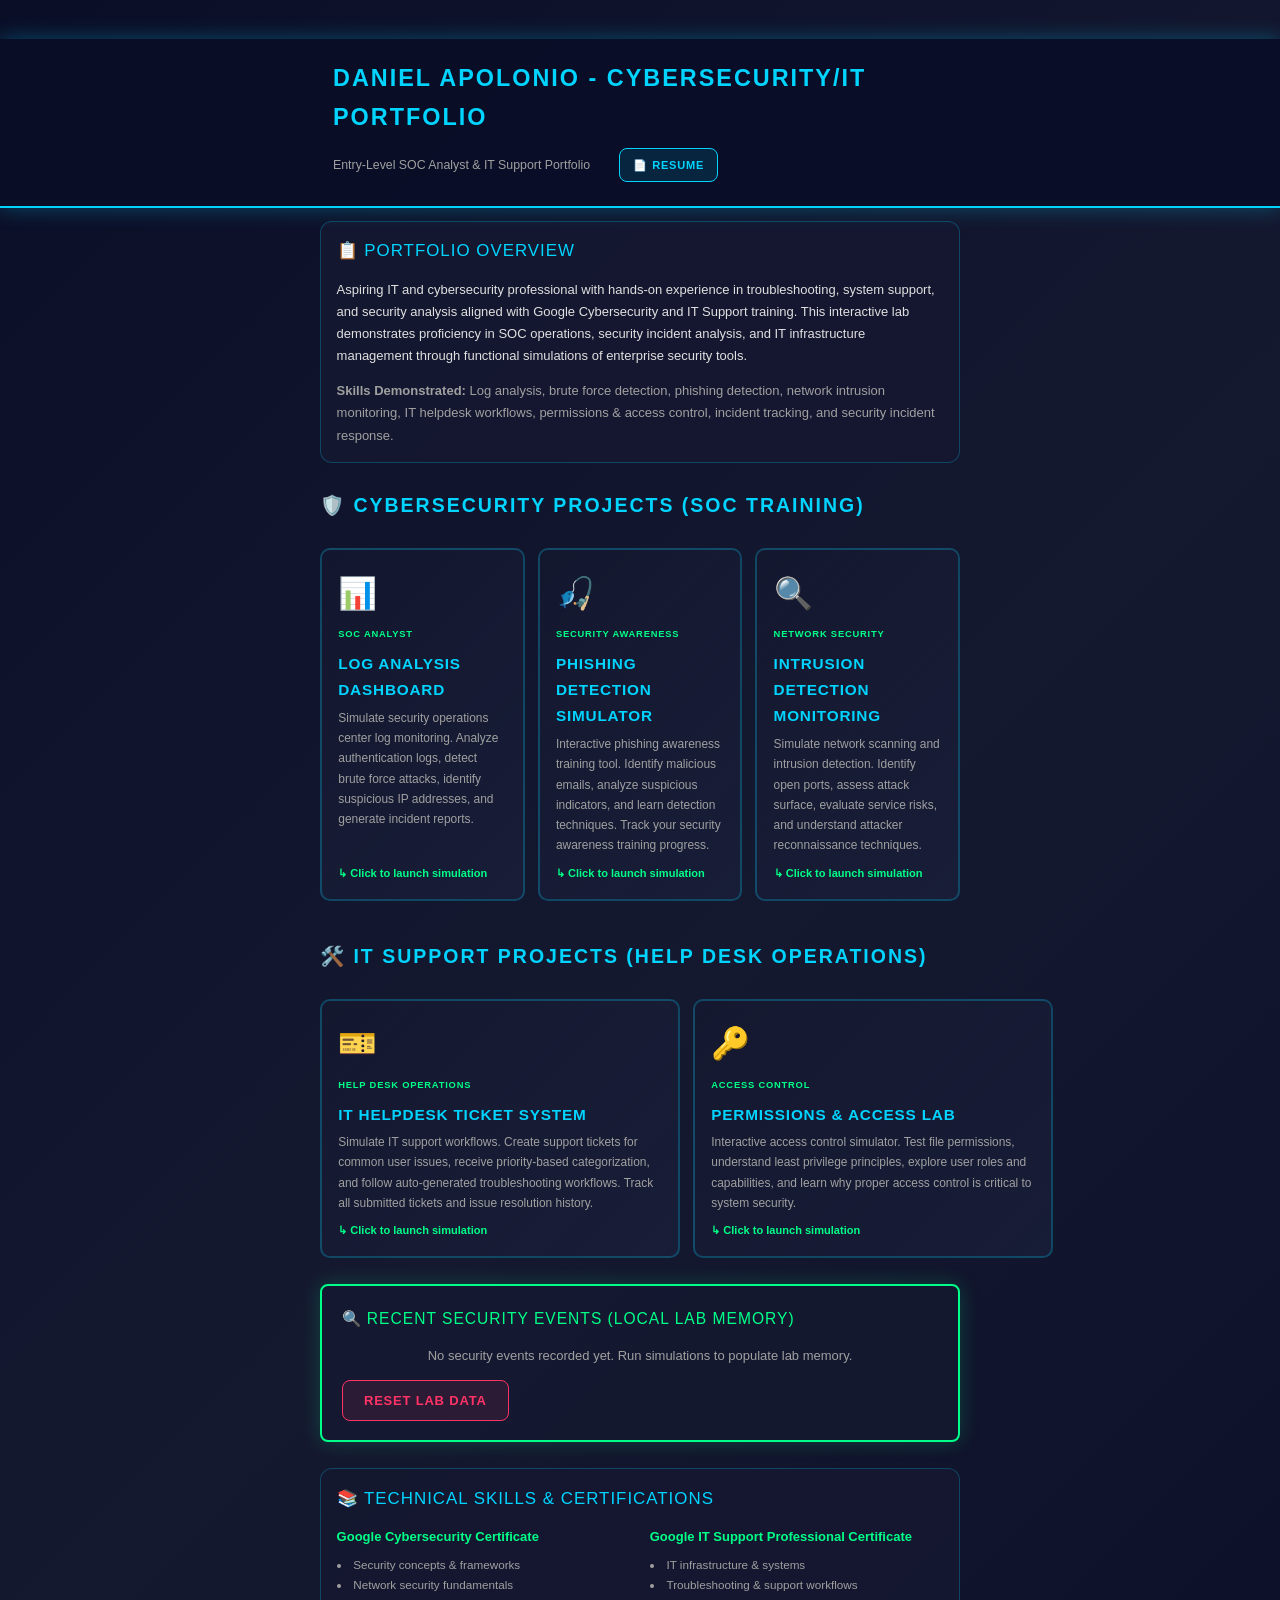
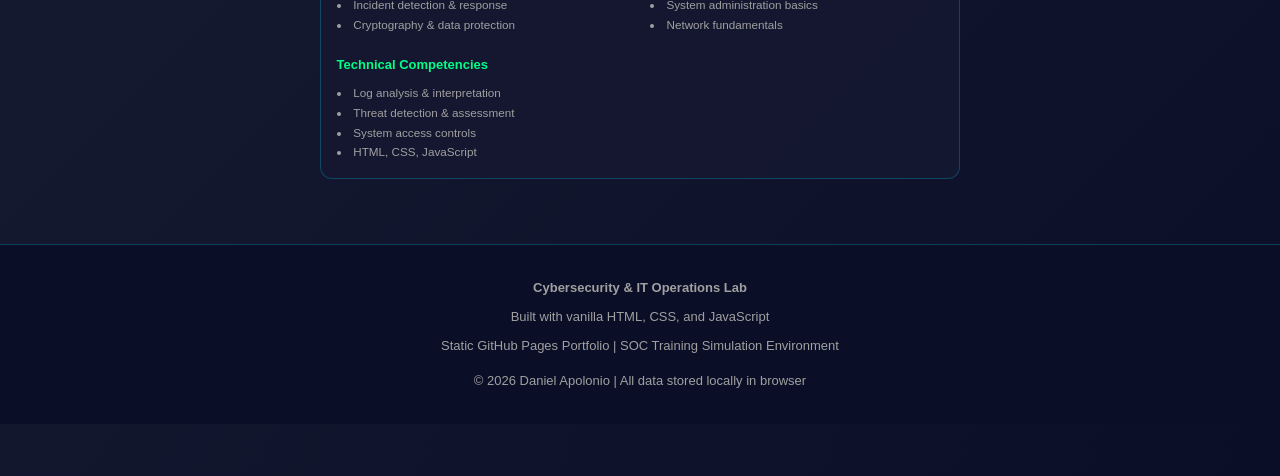
==== commit e10060f5: "Add Resume button to home page header" ====
--- a/index.html
+++ b/index.html
@@ -12,7 +12,12 @@
     <div class="header-container">
       <div>
         <div class="header-title">Daniel Apolonio - Cybersecurity/IT Portfolio</div>
-        <div class="header-subtitle">Entry-Level SOC Analyst & IT Support Portfolio</div>
+        <div class="header-subtitle">
+          Entry-Level SOC Analyst & IT Support Portfolio
+          <span style="margin-left: 2rem;">
+            <a href="Resume.pdf" class="btn" style="display: inline-block; padding: 0.5rem 1rem; font-size: 0.85rem; margin-top: 0.3rem;">📄 Resume</a>
+          </span>
+        </div>
       </div>
       <div class="header-clock" id="page-clock"></div>
     </div>
